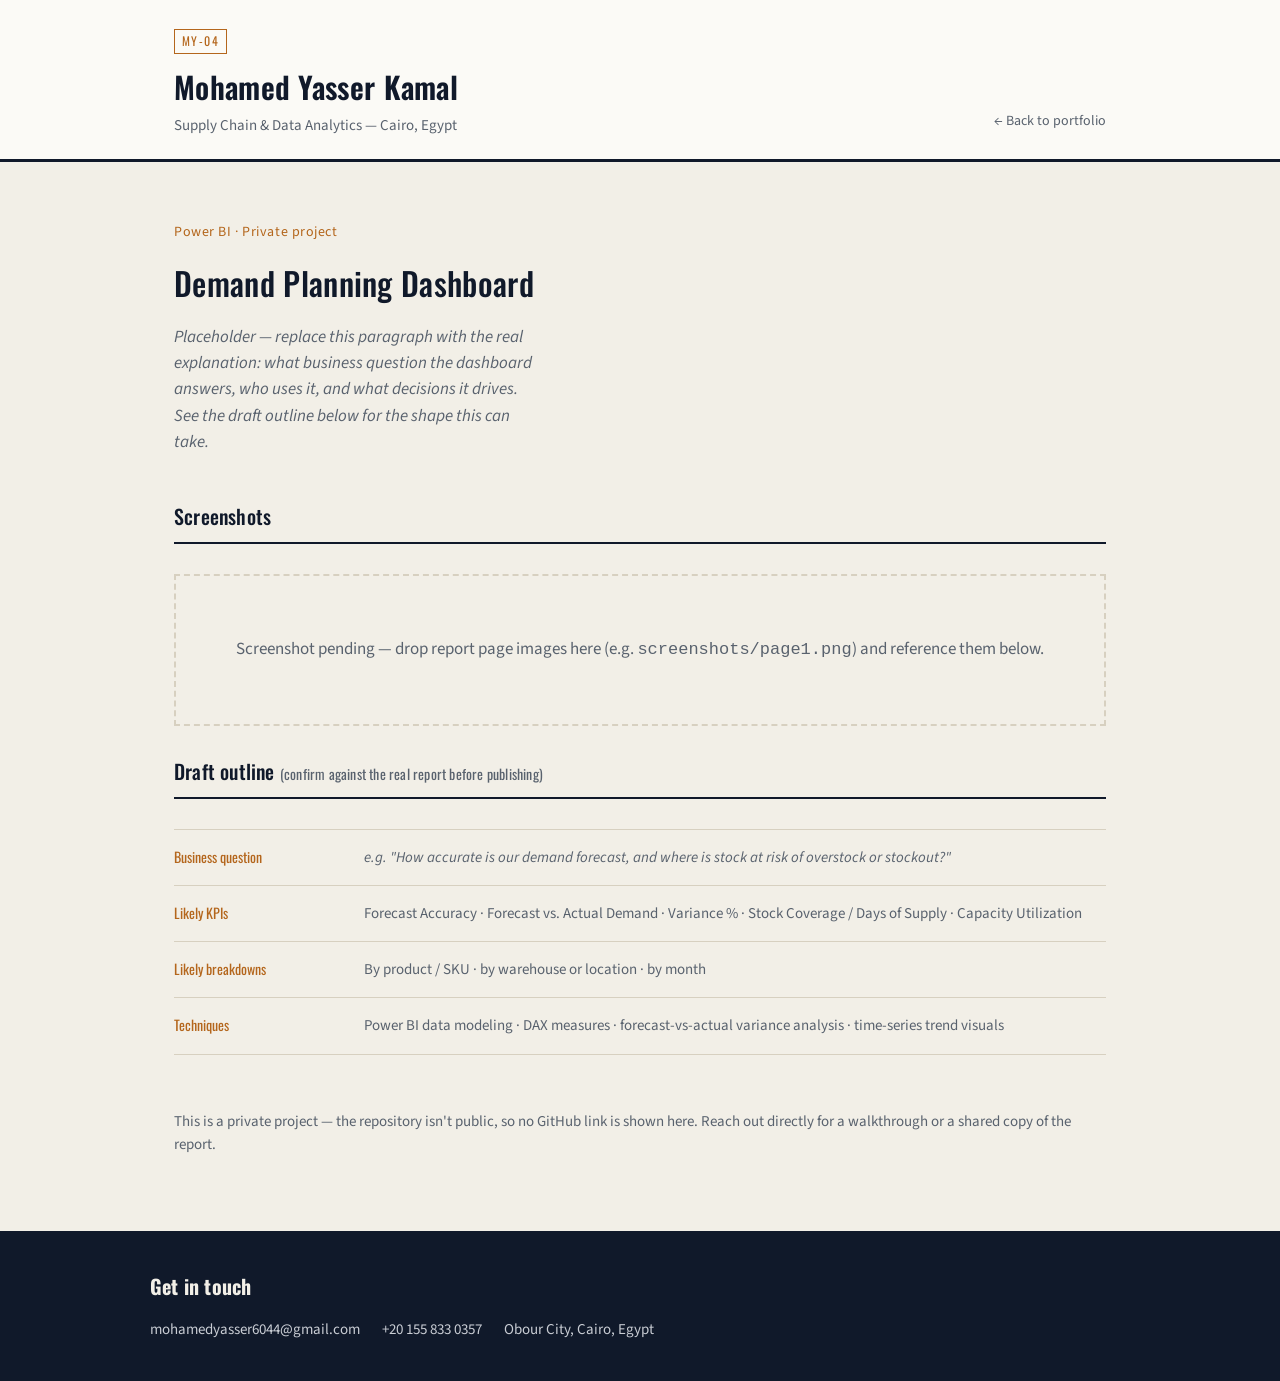
==== projects/demand-planning/index.html @ dcd7a33a "Add dedicated demand planning project page (private repo, no GH link, placeholders for screenshot/de" ====
<!DOCTYPE html>
<html lang="en">
<head>
<meta charset="UTF-8">
<meta name="viewport" content="width=device-width, initial-scale=1.0">
<title>Demand Planning Dashboard — Mohamed Yasser Kamal</title>
<link rel="stylesheet" href="../../styles.css">
</head>
<body>

<header class="masthead">
  <div class="masthead-inner">
    <div class="id-block">
      <span class="id-code">MY-04</span>
      <h1>Mohamed Yasser Kamal</h1>
      <p class="role">Supply Chain &amp; Data Analytics — Cairo, Egypt</p>
    </div>
    <nav class="manifest">
      <a href="../../index.html">← Back to portfolio</a>
    </nav>
  </div>
</header>

<main>

  <section class="hero" style="padding-bottom: 10px;">
    <span class="build-tag" style="font-size:14px; margin-bottom:14px; display:inline-block;">Power BI · Private project</span>
    <h2 style="font-size:32px; font-weight:500; max-width: 32ch;">Demand Planning Dashboard</h2>
    <p class="hero-body" style="margin-top: 16px;">
      <em>Placeholder — replace this paragraph with the real explanation: what business question
      the dashboard answers, who uses it, and what decisions it drives. See the draft outline
      below for the shape this can take.</em>
    </p>
  </section>

  <section class="ledger" style="padding-top: 10px;">
    <h3 class="section-label">Screenshots</h3>
    <div style="border: 2px dashed var(--line); padding: 60px 20px; text-align: center; color: var(--slate); margin-bottom: 10px;">
      Screenshot pending — drop report page images here (e.g. <code>screenshots/page1.png</code>)
      and reference them below.
    </div>
    <!-- Once you have images, replace the box above with something like:
    <img src="screenshots/page1.png" alt="Demand Planning — overview page" style="width:100%; border:1px solid var(--line); margin-bottom: 24px;">
    -->
  </section>

  <section class="builds" style="padding-top: 10px;">
    <h3 class="section-label">Draft outline <span style="font-size: 14px; color: var(--slate); font-weight: 400;">(confirm against the real report before publishing)</span></h3>
    <div class="stock-grid" style="border-top: 1px solid var(--line);">
      <div class="stock-row">
        <span class="stock-label">Business question</span>
        <span class="stock-items"><em>e.g. "How accurate is our demand forecast, and where is stock at risk of overstock or stockout?"</em></span>
      </div>
      <div class="stock-row">
        <span class="stock-label">Likely KPIs</span>
        <span class="stock-items">Forecast Accuracy · Forecast vs. Actual Demand · Variance % · Stock Coverage / Days of Supply · Capacity Utilization</span>
      </div>
      <div class="stock-row">
        <span class="stock-label">Likely breakdowns</span>
        <span class="stock-items">By product / SKU · by warehouse or location · by month</span>
      </div>
      <div class="stock-row">
        <span class="stock-label">Techniques</span>
        <span class="stock-items">Power BI data modeling · DAX measures · forecast-vs-actual variance analysis · time-series trend visuals</span>
      </div>
    </div>
  </section>

  <section class="stock" style="padding-top: 30px;">
    <p style="color: var(--slate); font-size: 15px;">
      This is a private project — the repository isn't public, so no GitHub link is shown here.
      Reach out directly for a walkthrough or a shared copy of the report.
    </p>
  </section>

</main>

<footer id="contact" class="contact">
  <div class="contact-inner">
    <h3>Get in touch</h3>
    <div class="contact-lines">
      <a href="mailto:mohamedyasser6044@gmail.com">mohamedyasser6044@gmail.com</a>
      <a href="tel:+201558330357">+20 155 833 0357</a>
      <span>Obour City, Cairo, Egypt</span>
    </div>
  </div>
</footer>

</body>
</html>
---- styles.css ----
@import url('https://fonts.googleapis.com/css2?family=Oswald:wght@400;500;600&family=Source+Sans+3:wght@400;500;600&display=swap');

:root {
  --ink: #10192A;
  --paper: #F2EFE7;
  --paper-raised: #FBFAF6;
  --amber: #D9822B;
  --amber-deep: #B4661C;
  --slate: #59626E;
  --line: #D7D0C0;
  --good: #3F7355;
}

* { box-sizing: border-box; }

html { scroll-behavior: smooth; }

body {
  margin: 0;
  background: var(--paper);
  color: var(--ink);
  font-family: 'Source Sans 3', system-ui, sans-serif;
  font-size: 17px;
  line-height: 1.55;
}

h1, h2, h3, h4 {
  font-family: 'Oswald', 'Source Sans 3', system-ui, sans-serif;
  letter-spacing: 0.01em;
  margin: 0;
  color: var(--ink);
}

a { color: inherit; text-decoration: none; }

/* ---------- Masthead ---------- */

.masthead {
  border-bottom: 3px solid var(--ink);
  background: var(--paper-raised);
}

.masthead-inner {
  max-width: 980px;
  margin: 0 auto;
  padding: 28px 24px 22px;
  display: flex;
  justify-content: space-between;
  align-items: flex-end;
  flex-wrap: wrap;
  gap: 16px;
}

.id-code {
  display: inline-block;
  font-family: 'Oswald', sans-serif;
  font-size: 12px;
  letter-spacing: 0.12em;
  color: var(--amber-deep);
  border: 1px solid var(--amber-deep);
  padding: 2px 7px;
  margin-bottom: 10px;
}

.id-block h1 {
  font-size: 30px;
  font-weight: 600;
}

.role {
  margin: 4px 0 0;
  color: var(--slate);
  font-size: 15px;
}

.manifest {
  display: flex;
  gap: 22px;
  font-size: 14px;
  padding-bottom: 4px;
}

.manifest a { color: var(--slate); border-bottom: 1px solid transparent; }
.manifest a:hover { color: var(--ink); border-bottom-color: var(--amber); }

/* ---------- Hero ---------- */

.hero { max-width: 980px; margin: 0 auto; padding: 56px 24px 40px; }

.hero-grid {
  display: grid;
  grid-template-columns: 1.5fr 1fr;
  gap: 44px;
  align-items: start;
}

.hero-kicker {
  font-family: 'Oswald', sans-serif;
  color: var(--amber-deep);
  font-size: 15px;
  margin: 0 0 10px;
}

.hero-lead h2 {
  font-size: 34px;
  font-weight: 500;
  line-height: 1.28;
  max-width: 30ch;
  margin-bottom: 18px;
}

.hero-body {
  color: var(--slate);
  max-width: 46ch;
  margin: 0 0 26px;
}

.hero-actions { display: flex; gap: 12px; flex-wrap: wrap; }

.btn-primary, .btn-ghost {
  display: inline-block;
  font-size: 15px;
  font-weight: 500;
  padding: 11px 18px;
  border: 1px solid var(--ink);
}

.btn-primary { background: var(--ink); color: var(--paper-raised); }
.btn-primary:hover { background: var(--amber-deep); border-color: var(--amber-deep); }

.btn-ghost { background: transparent; color: var(--ink); }
.btn-ghost:hover { border-color: var(--amber-deep); color: var(--amber-deep); }

.hero-manifest-card {
  background: var(--paper-raised);
  border: 1px solid var(--line);
  border-top: 3px solid var(--amber);
  padding: 18px 20px;
}

.manifest-row {
  display: flex;
  justify-content: space-between;
  gap: 12px;
  padding: 10px 0;
  border-bottom: 1px solid var(--line);
  font-size: 14px;
}

.manifest-row:last-child { border-bottom: none; }

.manifest-row span { color: var(--slate); }
.manifest-row strong { text-align: right; font-weight: 500; }

/* ---------- Section label ---------- */

.section-label {
  font-size: 20px;
  font-weight: 500;
  padding-bottom: 10px;
  border-bottom: 2px solid var(--ink);
  margin-bottom: 30px;
}

/* ---------- Ledger (experience timeline) ---------- */

.ledger { max-width: 980px; margin: 0 auto; padding: 30px 24px 10px; }

.entries { list-style: none; margin: 0; padding: 0; }

.entry {
  display: grid;
  grid-template-columns: 130px 1fr;
  gap: 24px;
  padding: 22px 0;
  border-top: 1px solid var(--line);
}

.entry:first-child { border-top: none; }

.entry-date {
  display: flex;
  flex-direction: column;
  font-family: 'Oswald', sans-serif;
  font-size: 14px;
  color: var(--slate);
  padding-top: 3px;
}

.entry-date .ongoing { color: var(--good); font-weight: 500; }

.entry-body h4 { font-size: 18px; font-weight: 500; margin-bottom: 10px; }
.entry-body ul { margin: 0; padding-left: 20px; color: var(--slate); }
.entry-body li { margin-bottom: 6px; }

/* ---------- Projects ---------- */

.builds { max-width: 980px; margin: 0 auto; padding: 46px 24px 10px; }

.build-cards {
  display: grid;
  grid-template-columns: 1fr 1fr;
  gap: 18px;
}

.build-card {
  display: block;
  border: 1px solid var(--line);
  padding: 22px 22px 20px;
  background: var(--paper-raised);
  transition: border-color 0.15s ease;
}

.build-card:hover { border-color: var(--amber); }

.build-tag {
  display: block;
  font-size: 12px;
  letter-spacing: 0.04em;
  color: var(--amber-deep);
  margin-bottom: 10px;
}

.build-card h4 { font-size: 19px; font-weight: 500; margin-bottom: 10px; }
.build-card p { color: var(--slate); font-size: 15px; margin: 0 0 16px; }
.build-link { font-size: 14px; font-weight: 600; }

/* ---------- Skills ---------- */

.stock { max-width: 980px; margin: 0 auto; padding: 46px 24px 60px; }

.stock-grid { border-top: 1px solid var(--line); }

.stock-row {
  display: grid;
  grid-template-columns: 170px 1fr;
  gap: 20px;
  padding: 16px 0;
  border-bottom: 1px solid var(--line);
}

.stock-label {
  font-family: 'Oswald', sans-serif;
  font-size: 14px;
  color: var(--amber-deep);
}

.stock-items { color: var(--slate); font-size: 15px; }

/* ---------- Contact / footer ---------- */

.contact {
  background: var(--ink);
  color: var(--paper);
  padding: 40px 24px;
}

.contact-inner { max-width: 980px; margin: 0 auto; }

.contact h3 { color: var(--paper); font-size: 20px; margin-bottom: 16px; }

.contact-lines {
  display: flex;
  gap: 22px;
  flex-wrap: wrap;
  font-size: 15px;
  color: #C9CDD4;
}

.contact-lines a:hover { color: var(--amber); }

/* ---------- Responsive ---------- */

@media (max-width: 720px) {
  .hero-grid { grid-template-columns: 1fr; }
  .entry { grid-template-columns: 1fr; gap: 6px; }
  .build-cards { grid-template-columns: 1fr; }
  .stock-row { grid-template-columns: 1fr; gap: 4px; }
  .hero-lead h2 { font-size: 28px; }
}
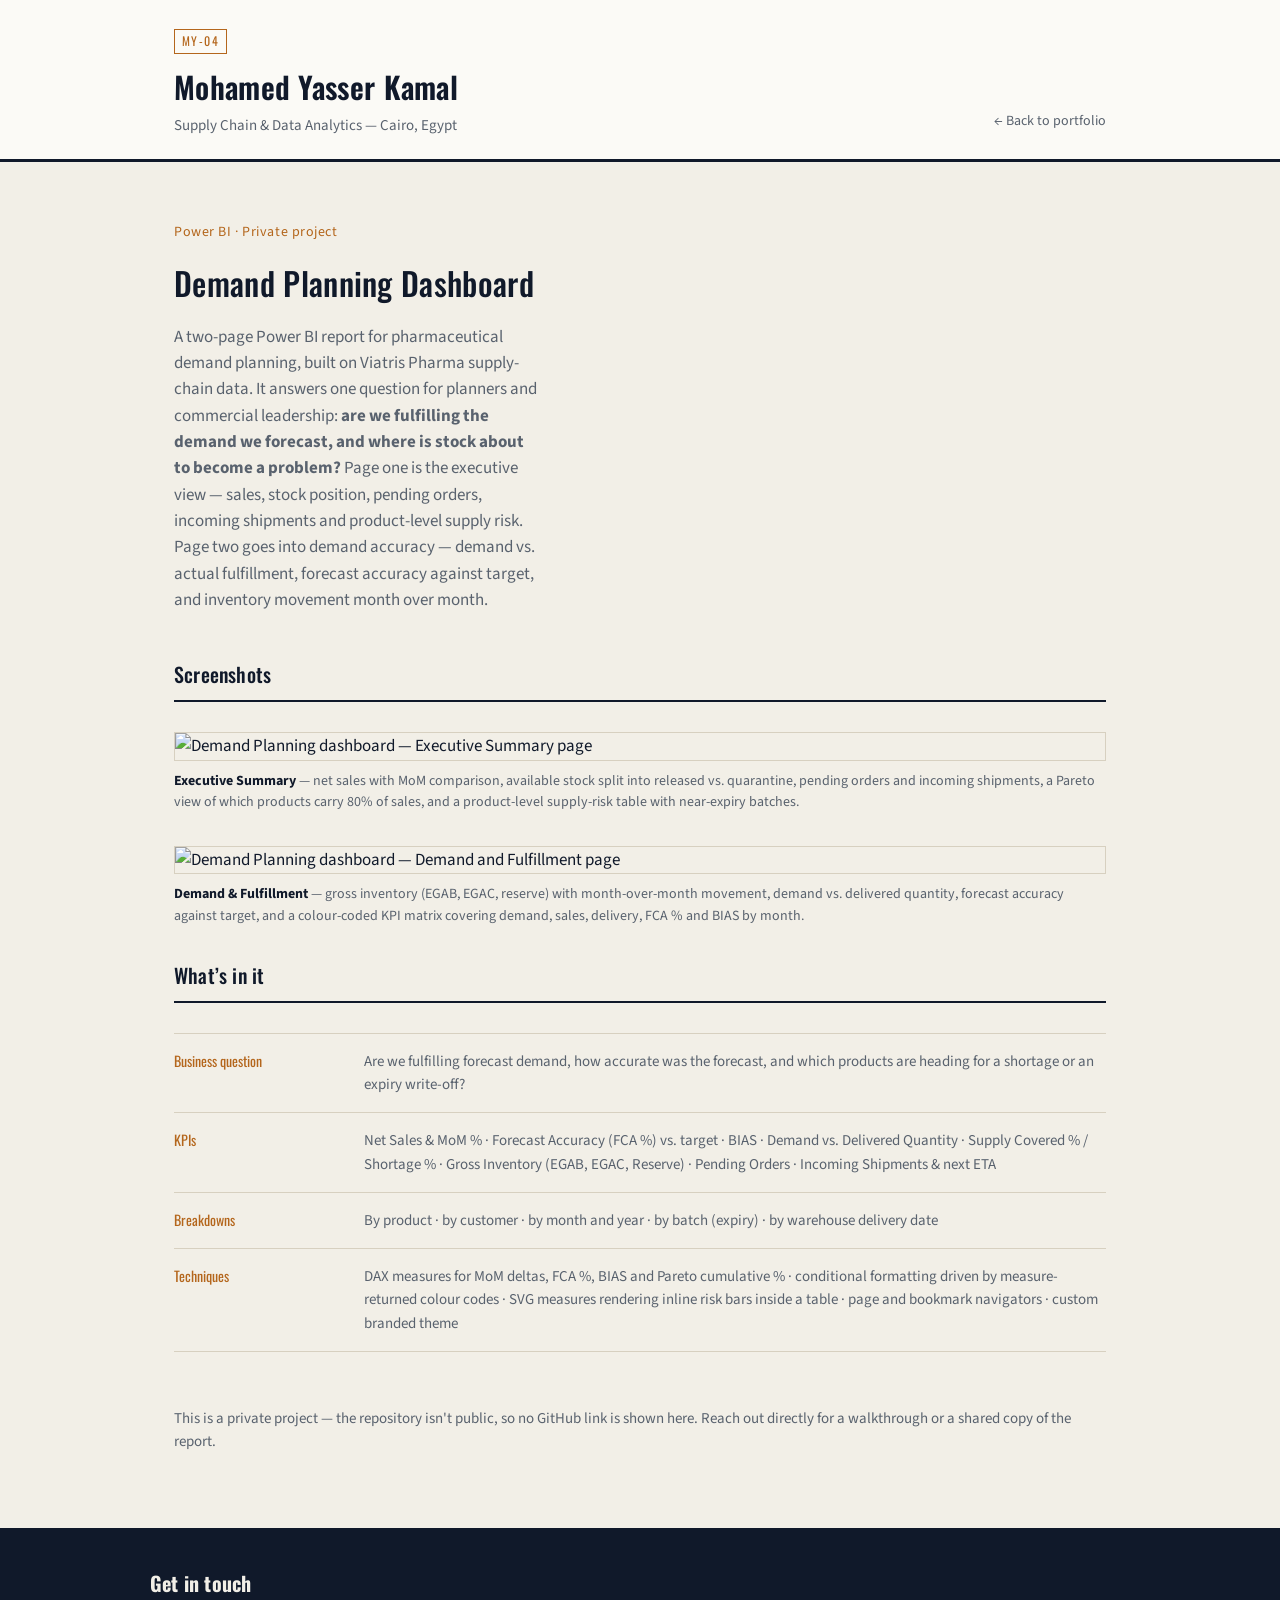
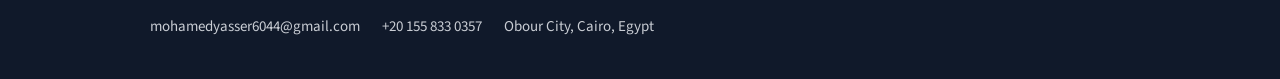
==== commit 3d236bd0: "Fill in real demand planning project content Replaced the placeholder description and draft outline " ====
--- a/projects/demand-planning/index.html
+++ b/projects/demand-planning/index.html
@@ -27,41 +27,66 @@
     <span class="build-tag" style="font-size:14px; margin-bottom:14px; display:inline-block;">Power BI · Private project</span>
     <h2 style="font-size:32px; font-weight:500; max-width: 32ch;">Demand Planning Dashboard</h2>
     <p class="hero-body" style="margin-top: 16px;">
-      <em>Placeholder — replace this paragraph with the real explanation: what business question
-      the dashboard answers, who uses it, and what decisions it drives. See the draft outline
-      below for the shape this can take.</em>
+      A two-page Power BI report for pharmaceutical demand planning, built on Viatris Pharma
+      supply-chain data. It answers one question for planners and commercial leadership:
+      <strong>are we fulfilling the demand we forecast, and where is stock about to become a
+      problem?</strong> Page one is the executive view — sales, stock position, pending orders,
+      incoming shipments and product-level supply risk. Page two goes into demand accuracy —
+      demand vs. actual fulfillment, forecast accuracy against target, and inventory movement
+      month over month.
     </p>
   </section>
 
   <section class="ledger" style="padding-top: 10px;">
     <h3 class="section-label">Screenshots</h3>
-    <div style="border: 2px dashed var(--line); padding: 60px 20px; text-align: center; color: var(--slate); margin-bottom: 10px;">
-      Screenshot pending — drop report page images here (e.g. <code>screenshots/page1.png</code>)
-      and reference them below.
-    </div>
-    <!-- Once you have images, replace the box above with something like:
-    <img src="screenshots/page1.png" alt="Demand Planning — overview page" style="width:100%; border:1px solid var(--line); margin-bottom: 24px;">
-    -->
+
+    <figure style="margin: 0 0 32px;">
+      <img src="screenshots/executive-summary.png" alt="Demand Planning dashboard — Executive Summary page"
+           style="width:100%; border:1px solid var(--line); display:block;">
+      <figcaption style="color: var(--slate); font-size: 14px; margin-top: 10px;">
+        <strong style="color: var(--ink);">Executive Summary</strong> — net sales with MoM comparison,
+        available stock split into released vs. quarantine, pending orders and incoming shipments,
+        a Pareto view of which products carry 80% of sales, and a product-level supply-risk table
+        with near-expiry batches.
+      </figcaption>
+    </figure>
+
+    <figure style="margin: 0 0 12px;">
+      <img src="screenshots/demand-fulfillment.png" alt="Demand Planning dashboard — Demand and Fulfillment page"
+           style="width:100%; border:1px solid var(--line); display:block;">
+      <figcaption style="color: var(--slate); font-size: 14px; margin-top: 10px;">
+        <strong style="color: var(--ink);">Demand &amp; Fulfillment</strong> — gross inventory
+        (EGAB, EGAC, reserve) with month-over-month movement, demand vs. delivered quantity,
+        forecast accuracy against target, and a colour-coded KPI matrix covering demand, sales,
+        delivery, FCA % and BIAS by month.
+      </figcaption>
+    </figure>
   </section>
 
   <section class="builds" style="padding-top: 10px;">
-    <h3 class="section-label">Draft outline <span style="font-size: 14px; color: var(--slate); font-weight: 400;">(confirm against the real report before publishing)</span></h3>
+    <h3 class="section-label">What&rsquo;s in it</h3>
     <div class="stock-grid" style="border-top: 1px solid var(--line);">
       <div class="stock-row">
         <span class="stock-label">Business question</span>
-        <span class="stock-items"><em>e.g. "How accurate is our demand forecast, and where is stock at risk of overstock or stockout?"</em></span>
+        <span class="stock-items">Are we fulfilling forecast demand, how accurate was the forecast,
+          and which products are heading for a shortage or an expiry write-off?</span>
       </div>
       <div class="stock-row">
-        <span class="stock-label">Likely KPIs</span>
-        <span class="stock-items">Forecast Accuracy · Forecast vs. Actual Demand · Variance % · Stock Coverage / Days of Supply · Capacity Utilization</span>
+        <span class="stock-label">KPIs</span>
+        <span class="stock-items">Net Sales &amp; MoM % · Forecast Accuracy (FCA %) vs. target · BIAS ·
+          Demand vs. Delivered Quantity · Supply Covered % / Shortage % · Gross Inventory
+          (EGAB, EGAC, Reserve) · Pending Orders · Incoming Shipments &amp; next ETA</span>
       </div>
       <div class="stock-row">
-        <span class="stock-label">Likely breakdowns</span>
-        <span class="stock-items">By product / SKU · by warehouse or location · by month</span>
+        <span class="stock-label">Breakdowns</span>
+        <span class="stock-items">By product · by customer · by month and year · by batch (expiry) ·
+          by warehouse delivery date</span>
       </div>
       <div class="stock-row">
         <span class="stock-label">Techniques</span>
-        <span class="stock-items">Power BI data modeling · DAX measures · forecast-vs-actual variance analysis · time-series trend visuals</span>
+        <span class="stock-items">DAX measures for MoM deltas, FCA %, BIAS and Pareto cumulative % ·
+          conditional formatting driven by measure-returned colour codes · SVG measures rendering
+          inline risk bars inside a table · page and bookmark navigators · custom branded theme</span>
       </div>
     </div>
   </section>
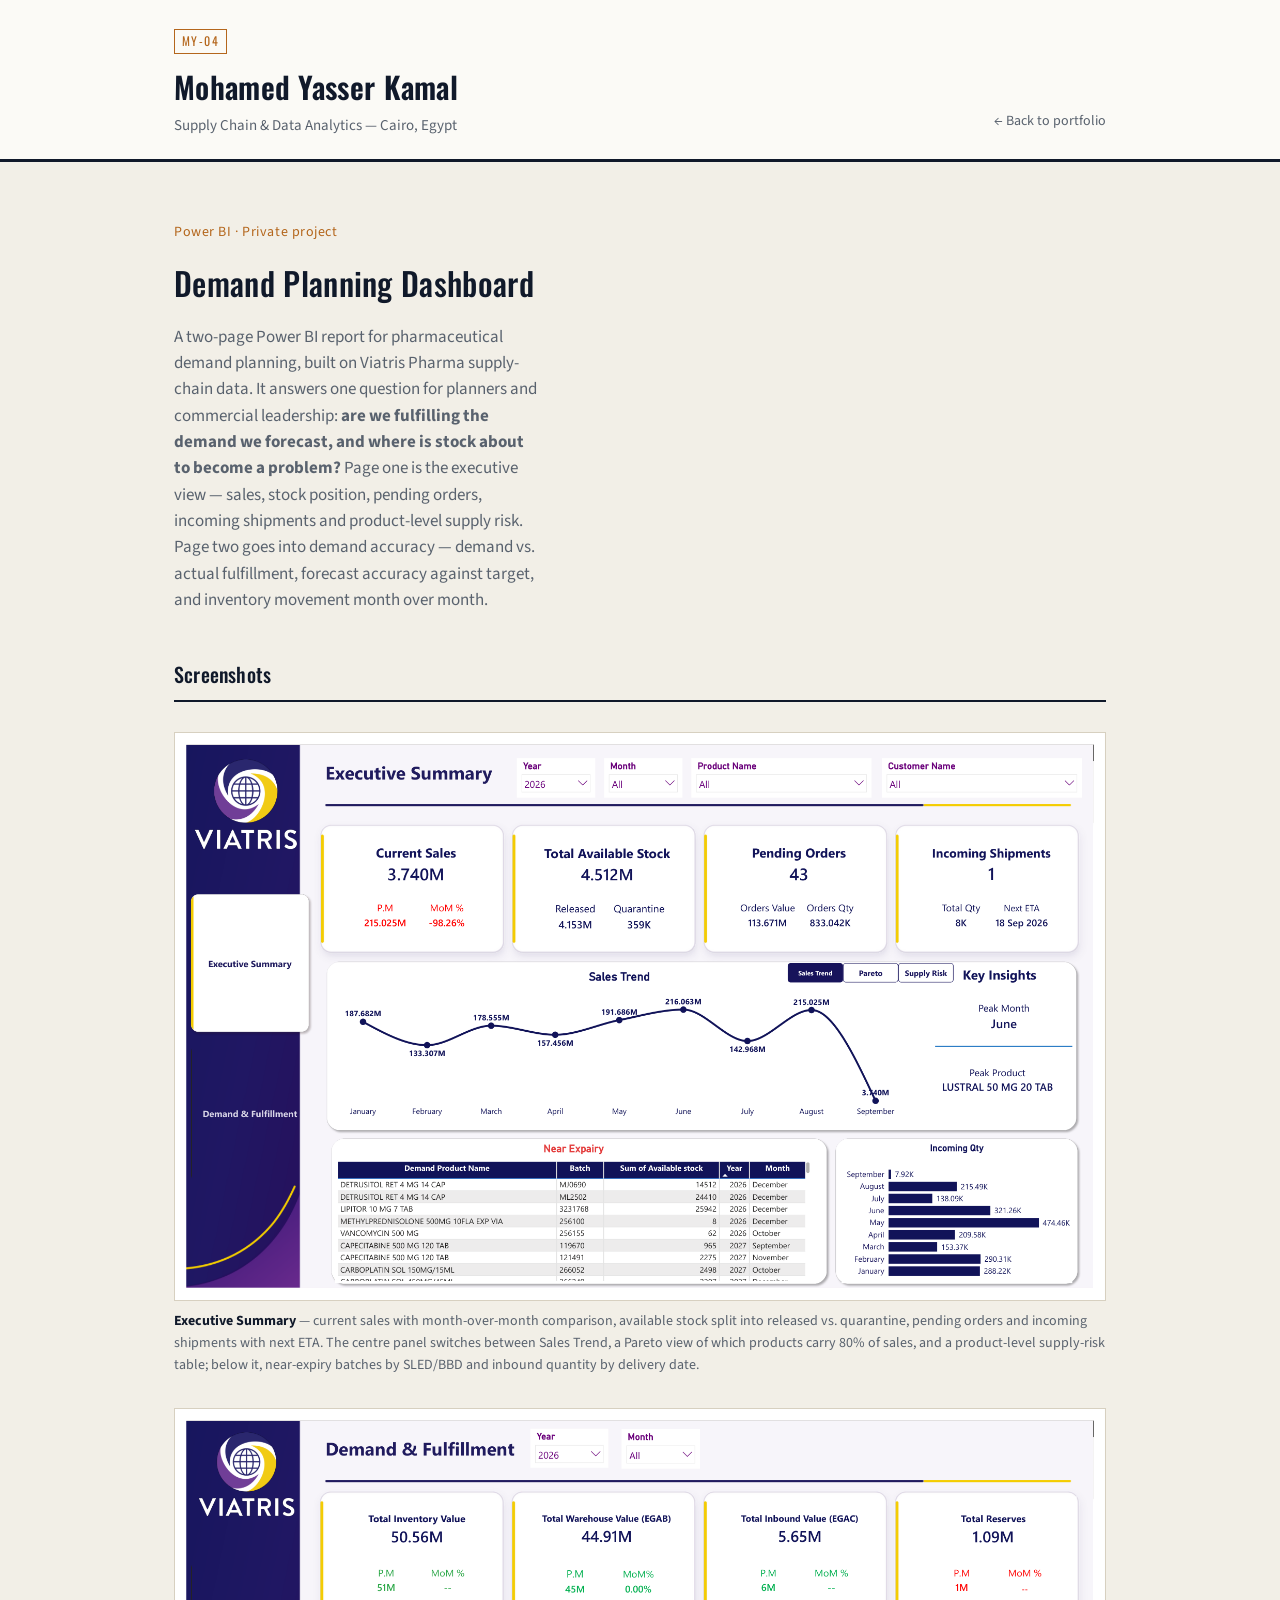
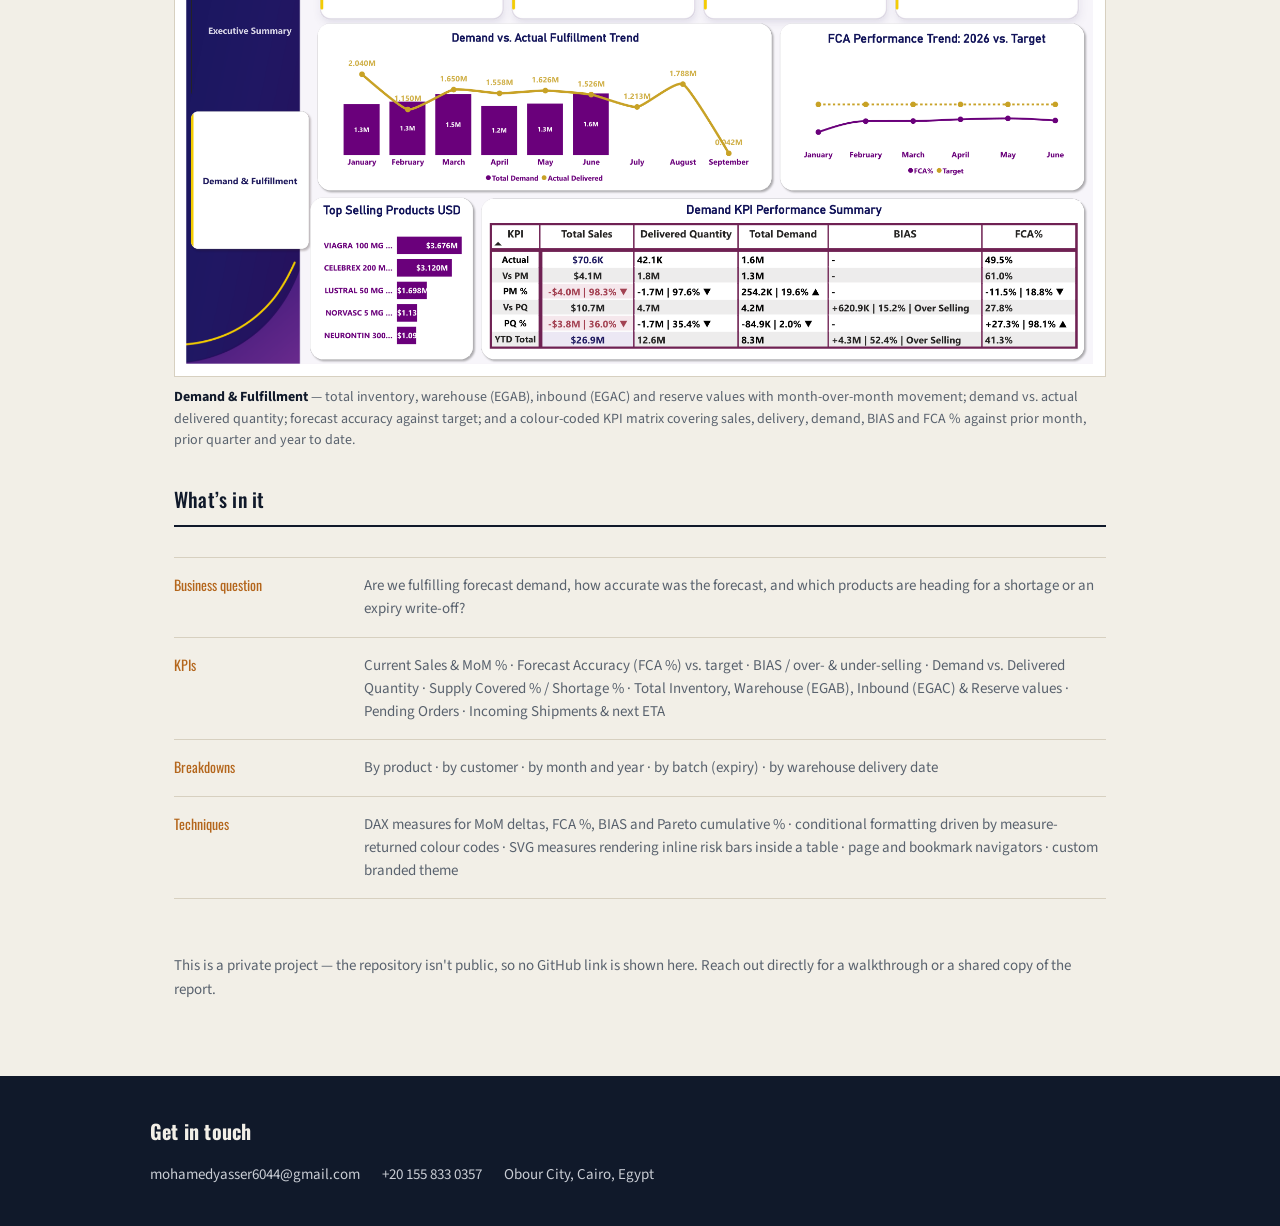
==== commit 837fc7a1: "Add demand planning screenshots to project page The demand planning repo is private, so the portfoli" ====
--- a/projects/demand-planning/index.html
+++ b/projects/demand-planning/index.html
@@ -44,10 +44,11 @@
       <img src="screenshots/executive-summary.png" alt="Demand Planning dashboard — Executive Summary page"
            style="width:100%; border:1px solid var(--line); display:block;">
       <figcaption style="color: var(--slate); font-size: 14px; margin-top: 10px;">
-        <strong style="color: var(--ink);">Executive Summary</strong> — net sales with MoM comparison,
-        available stock split into released vs. quarantine, pending orders and incoming shipments,
-        a Pareto view of which products carry 80% of sales, and a product-level supply-risk table
-        with near-expiry batches.
+        <strong style="color: var(--ink);">Executive Summary</strong> — current sales with
+        month-over-month comparison, available stock split into released vs. quarantine, pending
+        orders and incoming shipments with next ETA. The centre panel switches between Sales Trend,
+        a Pareto view of which products carry 80% of sales, and a product-level supply-risk table;
+        below it, near-expiry batches by SLED/BBD and inbound quantity by delivery date.
       </figcaption>
     </figure>
 
@@ -55,10 +56,11 @@
       <img src="screenshots/demand-fulfillment.png" alt="Demand Planning dashboard — Demand and Fulfillment page"
            style="width:100%; border:1px solid var(--line); display:block;">
       <figcaption style="color: var(--slate); font-size: 14px; margin-top: 10px;">
-        <strong style="color: var(--ink);">Demand &amp; Fulfillment</strong> — gross inventory
-        (EGAB, EGAC, reserve) with month-over-month movement, demand vs. delivered quantity,
-        forecast accuracy against target, and a colour-coded KPI matrix covering demand, sales,
-        delivery, FCA % and BIAS by month.
+        <strong style="color: var(--ink);">Demand &amp; Fulfillment</strong> — total inventory,
+        warehouse (EGAB), inbound (EGAC) and reserve values with month-over-month movement;
+        demand vs. actual delivered quantity; forecast accuracy against target; and a colour-coded
+        KPI matrix covering sales, delivery, demand, BIAS and FCA % against prior month, prior
+        quarter and year to date.
       </figcaption>
     </figure>
   </section>
@@ -73,9 +75,10 @@
       </div>
       <div class="stock-row">
         <span class="stock-label">KPIs</span>
-        <span class="stock-items">Net Sales &amp; MoM % · Forecast Accuracy (FCA %) vs. target · BIAS ·
-          Demand vs. Delivered Quantity · Supply Covered % / Shortage % · Gross Inventory
-          (EGAB, EGAC, Reserve) · Pending Orders · Incoming Shipments &amp; next ETA</span>
+        <span class="stock-items">Current Sales &amp; MoM % · Forecast Accuracy (FCA %) vs. target ·
+          BIAS / over- &amp; under-selling · Demand vs. Delivered Quantity · Supply Covered % /
+          Shortage % · Total Inventory, Warehouse (EGAB), Inbound (EGAC) &amp; Reserve values ·
+          Pending Orders · Incoming Shipments &amp; next ETA</span>
       </div>
       <div class="stock-row">
         <span class="stock-label">Breakdowns</span>
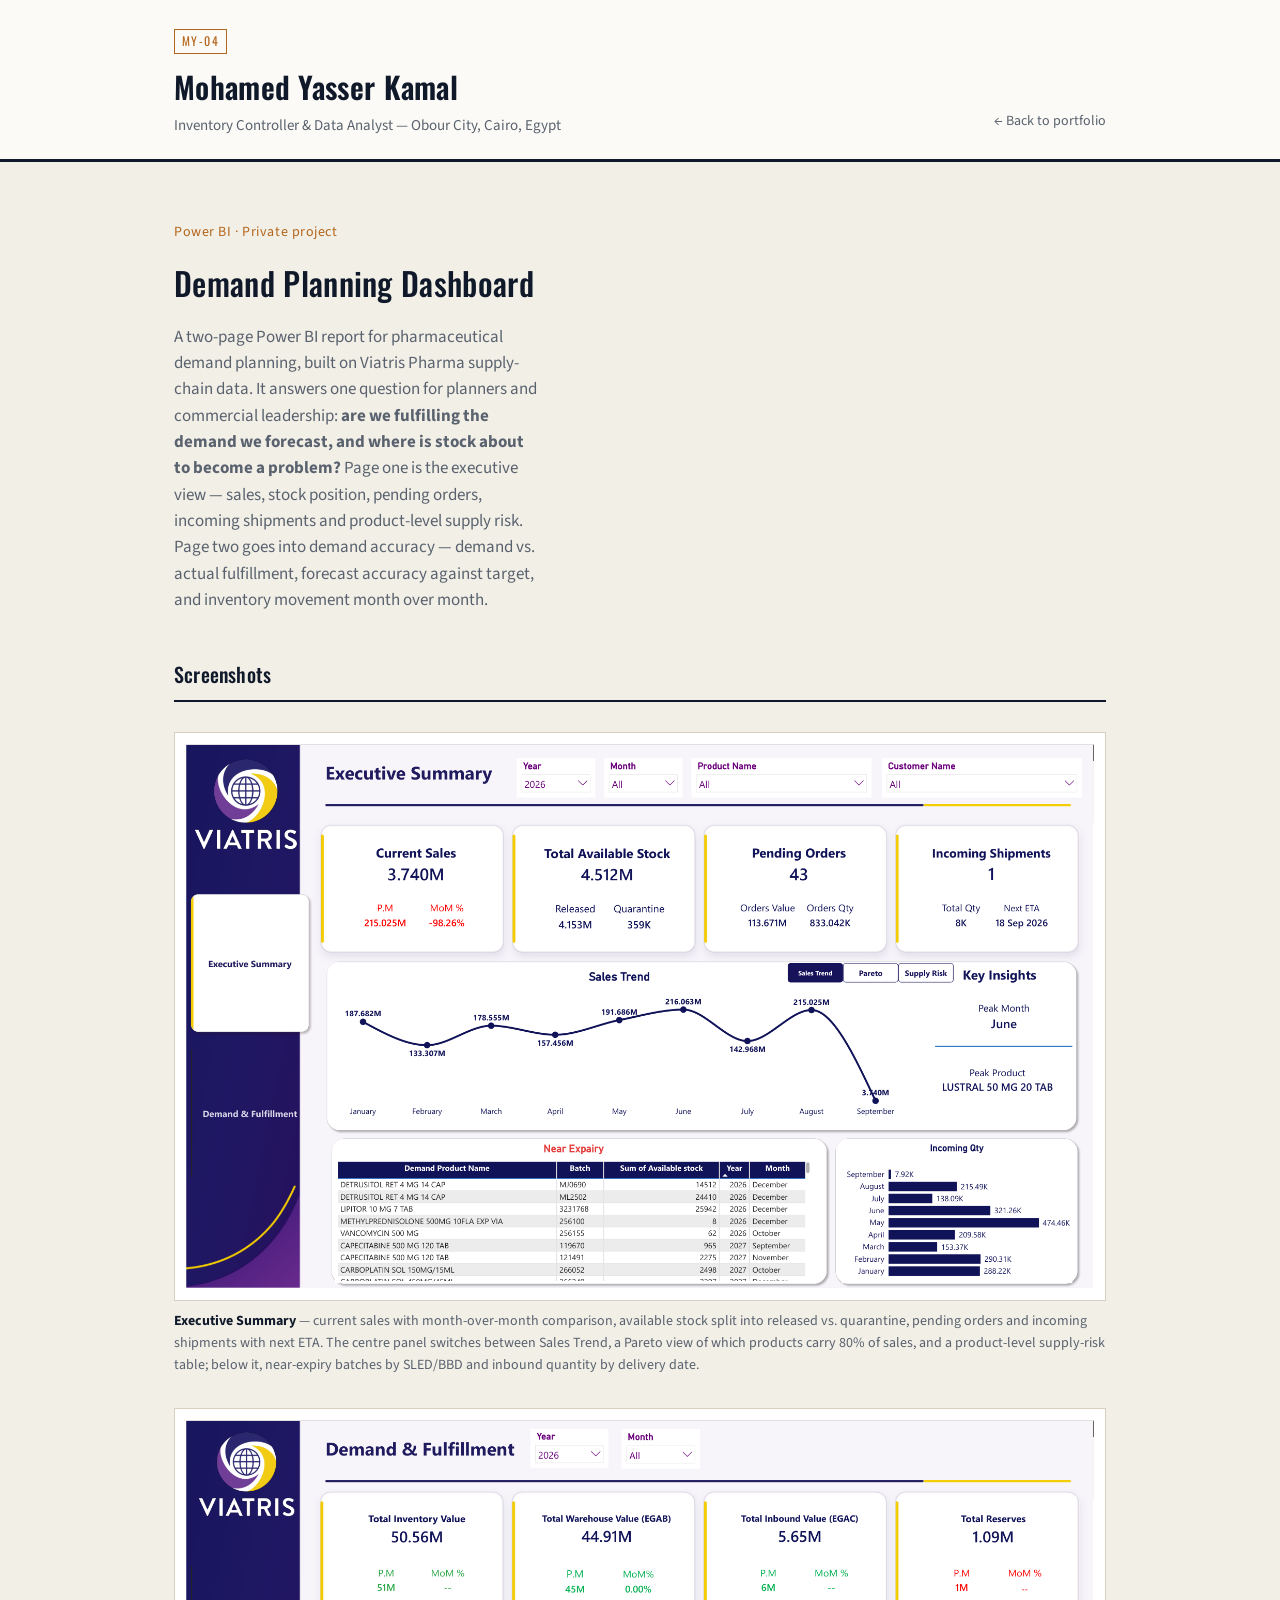
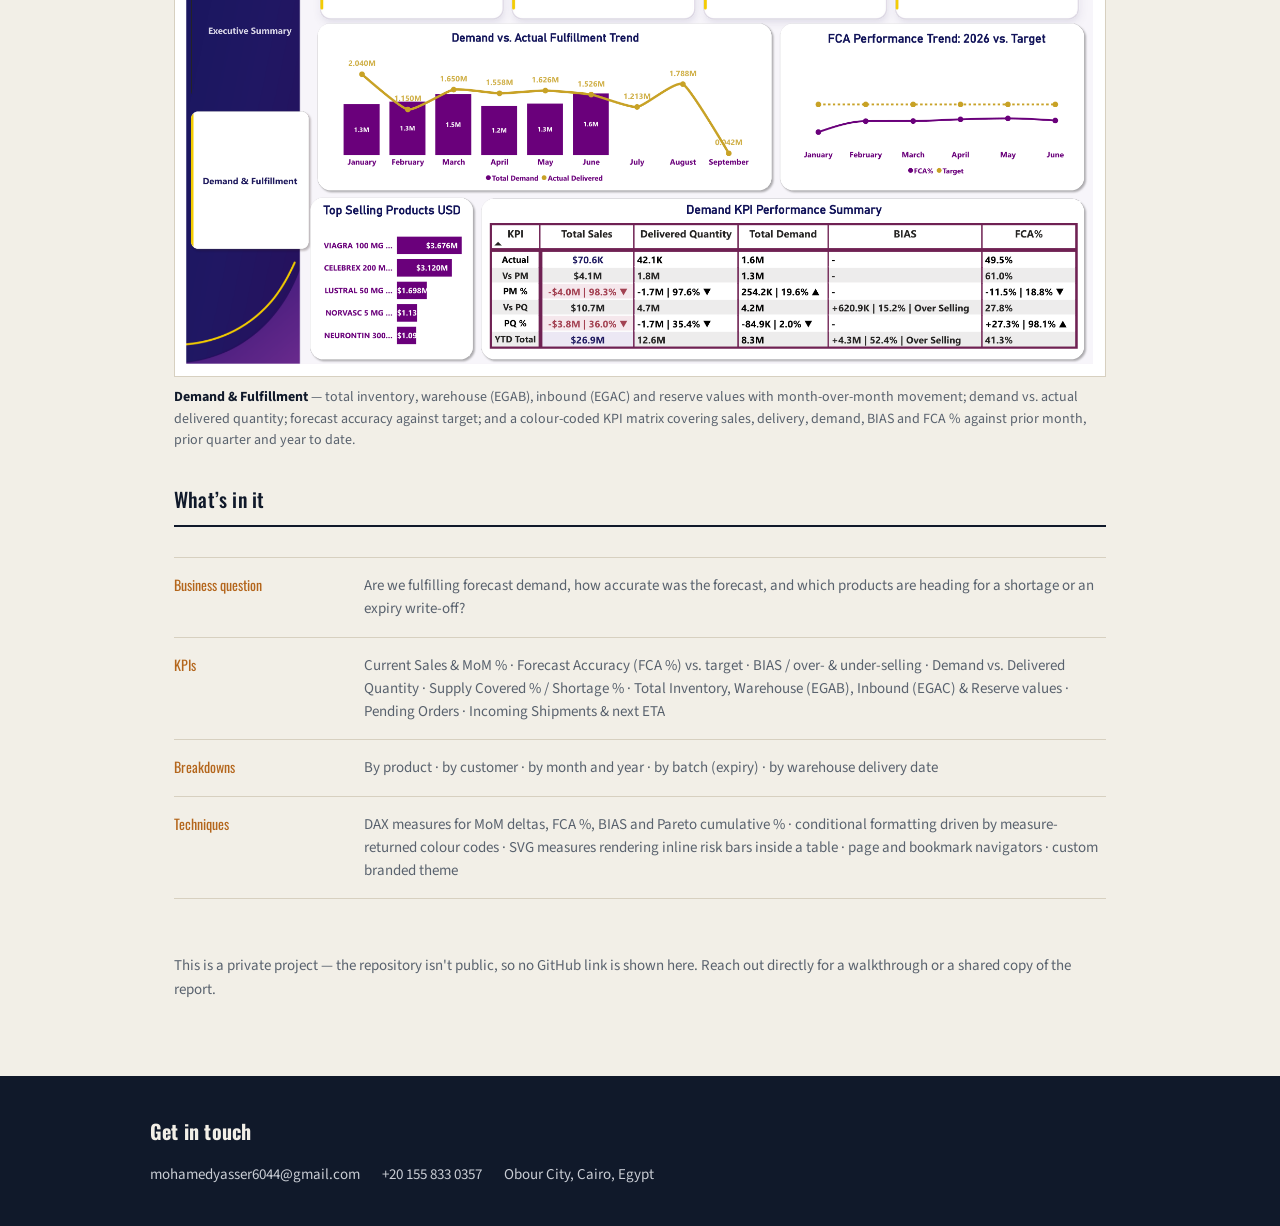
==== commit c12336ba: "Match title and role to CV CV headline is 'Inventory Controller & Data Analyst'; the site said 'Supp" ====
--- a/projects/demand-planning/index.html
+++ b/projects/demand-planning/index.html
@@ -13,7 +13,7 @@
     <div class="id-block">
       <span class="id-code">MY-04</span>
       <h1>Mohamed Yasser Kamal</h1>
-      <p class="role">Supply Chain &amp; Data Analytics — Cairo, Egypt</p>
+      <p class="role">Inventory Controller &amp; Data Analyst — Obour City, Cairo, Egypt</p>
     </div>
     <nav class="manifest">
       <a href="../../index.html">← Back to portfolio</a>
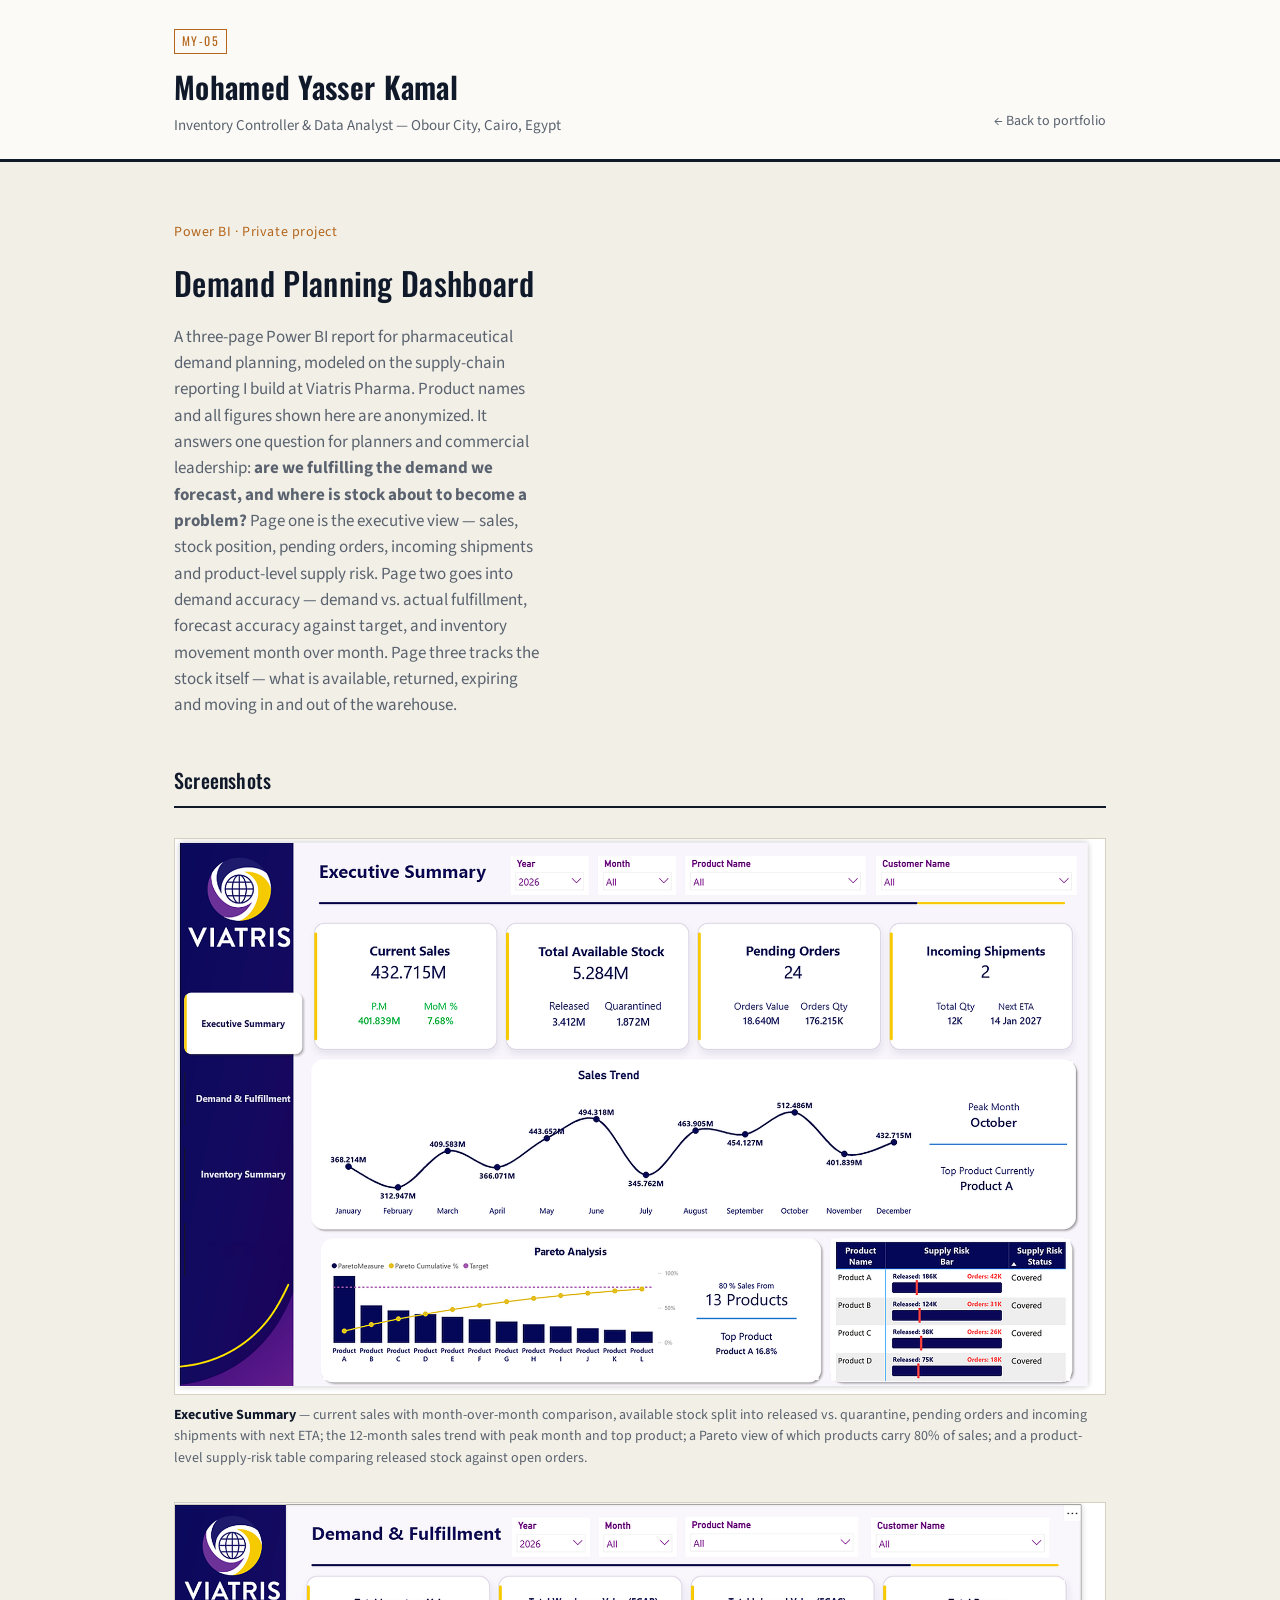
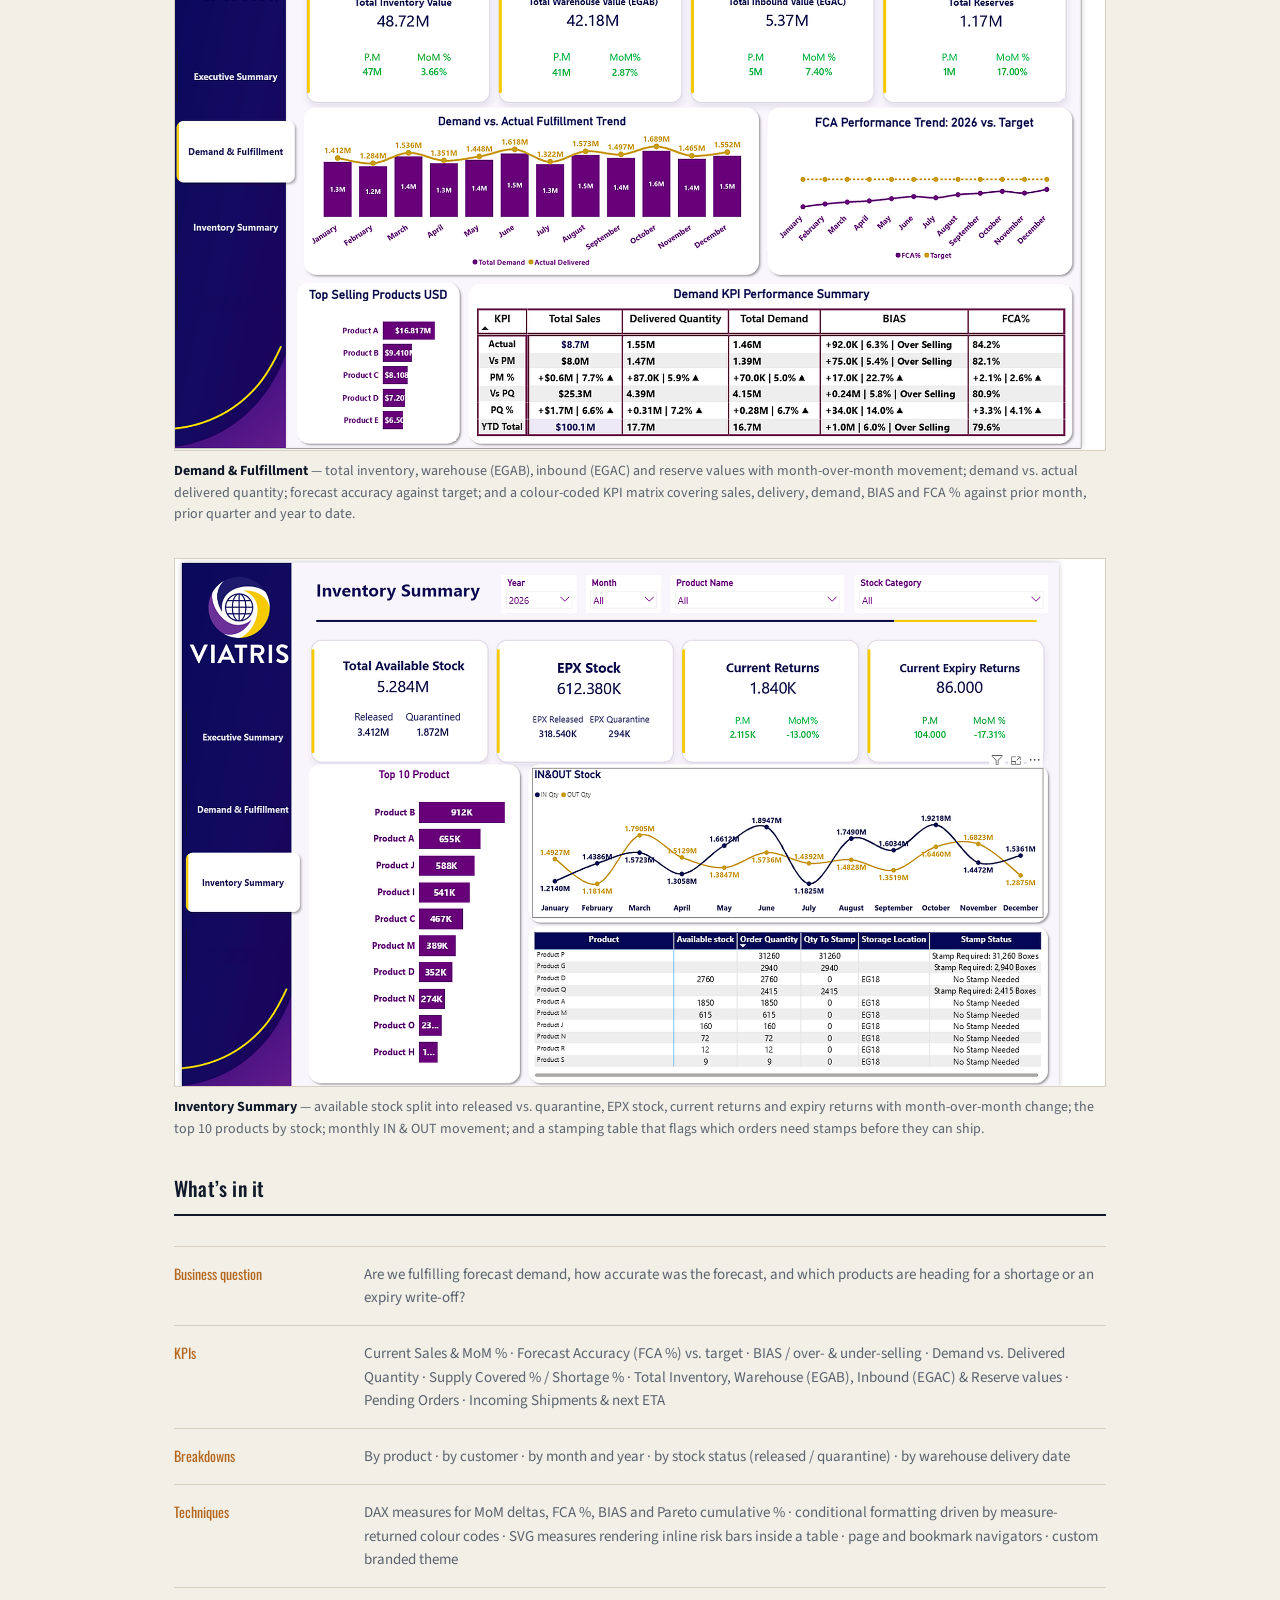
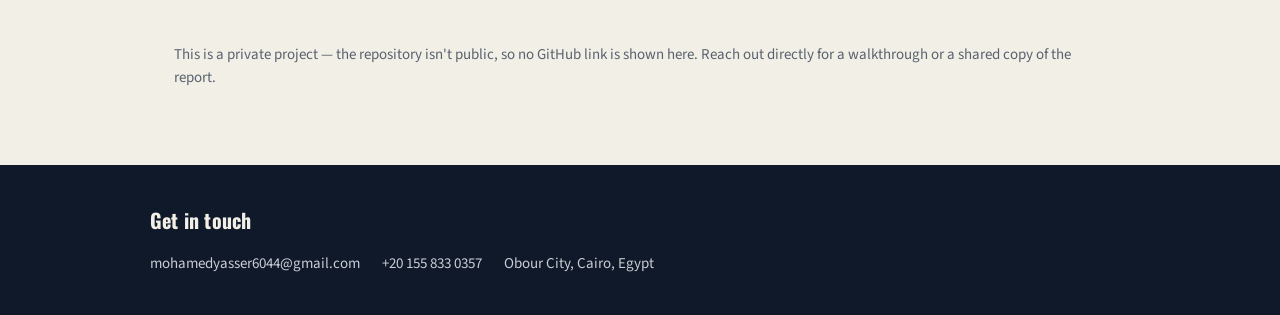
==== commit 2e001d09: "Add Pfizer and Vodafone projects, CV updates, anonymized Demand Planning screenshots - New project c" ====
--- a/projects/demand-planning/index.html
+++ b/projects/demand-planning/index.html
@@ -11,7 +11,7 @@
 <header class="masthead">
   <div class="masthead-inner">
     <div class="id-block">
-      <span class="id-code">MY-04</span>
+      <span class="id-code">MY-05</span>
       <h1>Mohamed Yasser Kamal</h1>
       <p class="role">Inventory Controller &amp; Data Analyst — Obour City, Cairo, Egypt</p>
     </div>
@@ -27,13 +27,15 @@
     <span class="build-tag" style="font-size:14px; margin-bottom:14px; display:inline-block;">Power BI · Private project</span>
     <h2 style="font-size:32px; font-weight:500; max-width: 32ch;">Demand Planning Dashboard</h2>
     <p class="hero-body" style="margin-top: 16px;">
-      A two-page Power BI report for pharmaceutical demand planning, built on Viatris Pharma
-      supply-chain data. It answers one question for planners and commercial leadership:
+      A three-page Power BI report for pharmaceutical demand planning, modeled on the
+      supply-chain reporting I build at Viatris Pharma. Product names and all figures shown here
+      are anonymized. It answers one question for planners and commercial leadership:
       <strong>are we fulfilling the demand we forecast, and where is stock about to become a
       problem?</strong> Page one is the executive view — sales, stock position, pending orders,
       incoming shipments and product-level supply risk. Page two goes into demand accuracy —
       demand vs. actual fulfillment, forecast accuracy against target, and inventory movement
-      month over month.
+      month over month. Page three tracks the stock itself — what is available, returned, expiring
+      and moving in and out of the warehouse.
     </p>
   </section>
 
@@ -46,13 +48,13 @@
       <figcaption style="color: var(--slate); font-size: 14px; margin-top: 10px;">
         <strong style="color: var(--ink);">Executive Summary</strong> — current sales with
         month-over-month comparison, available stock split into released vs. quarantine, pending
-        orders and incoming shipments with next ETA. The centre panel switches between Sales Trend,
-        a Pareto view of which products carry 80% of sales, and a product-level supply-risk table;
-        below it, near-expiry batches by SLED/BBD and inbound quantity by delivery date.
+        orders and incoming shipments with next ETA; the 12-month sales trend with peak month and top
+        product; a Pareto view of which products carry 80% of sales; and a product-level supply-risk
+        table comparing released stock against open orders.
       </figcaption>
     </figure>
 
-    <figure style="margin: 0 0 12px;">
+    <figure style="margin: 0 0 32px;">
       <img src="screenshots/demand-fulfillment.png" alt="Demand Planning dashboard — Demand and Fulfillment page"
            style="width:100%; border:1px solid var(--line); display:block;">
       <figcaption style="color: var(--slate); font-size: 14px; margin-top: 10px;">
@@ -61,6 +63,16 @@
         demand vs. actual delivered quantity; forecast accuracy against target; and a colour-coded
         KPI matrix covering sales, delivery, demand, BIAS and FCA % against prior month, prior
         quarter and year to date.
+      </figcaption>
+    </figure>
+    <figure style="margin: 0 0 12px;">
+      <img src="screenshots/inventory-summary.png" alt="Demand Planning dashboard — Inventory Summary page"
+           style="width:100%; border:1px solid var(--line); display:block;">
+      <figcaption style="color: var(--slate); font-size: 14px; margin-top: 10px;">
+        <strong style="color: var(--ink);">Inventory Summary</strong> — available stock split into
+        released vs. quarantine, EPX stock, current returns and expiry returns with month-over-month
+        change; the top 10 products by stock; monthly IN &amp; OUT movement; and a stamping table that
+        flags which orders need stamps before they can ship.
       </figcaption>
     </figure>
   </section>
@@ -82,7 +94,7 @@
       </div>
       <div class="stock-row">
         <span class="stock-label">Breakdowns</span>
-        <span class="stock-items">By product · by customer · by month and year · by batch (expiry) ·
+        <span class="stock-items">By product · by customer · by month and year · by stock status (released / quarantine) ·
           by warehouse delivery date</span>
       </div>
       <div class="stock-row">
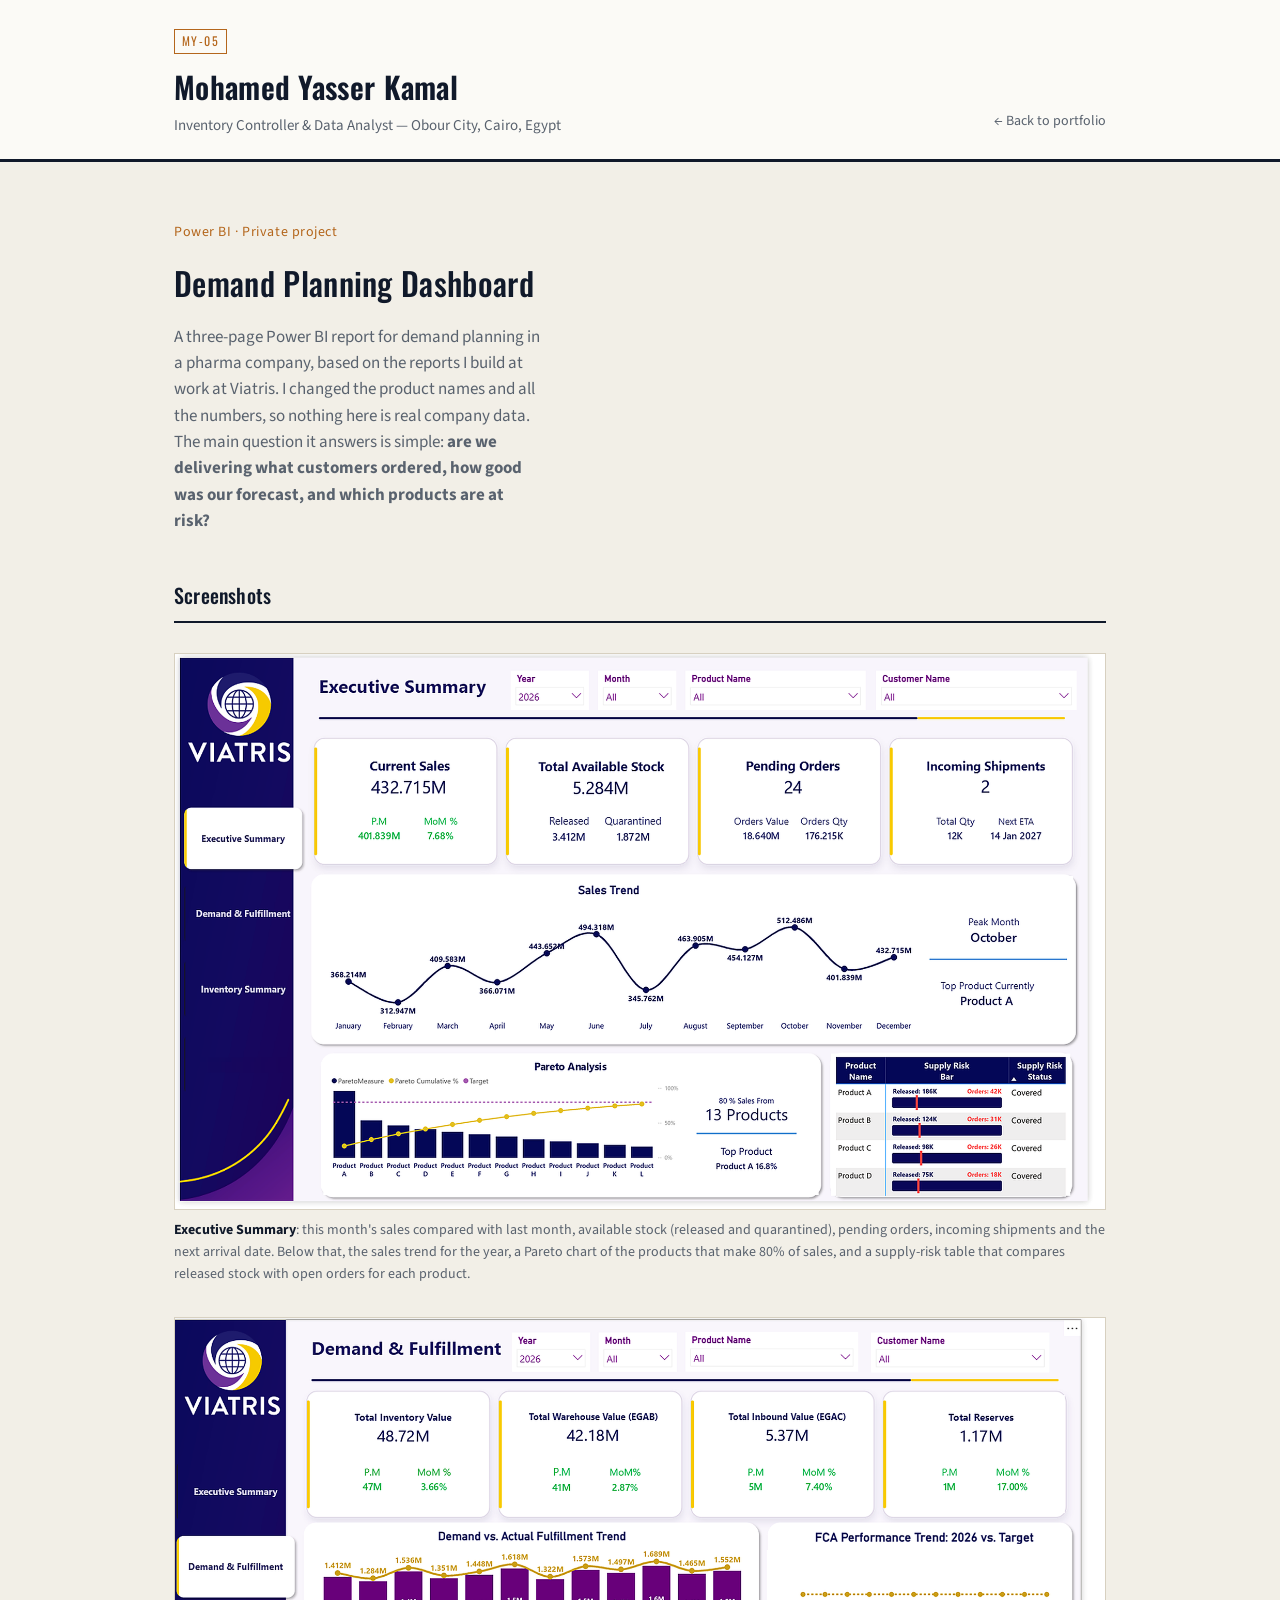
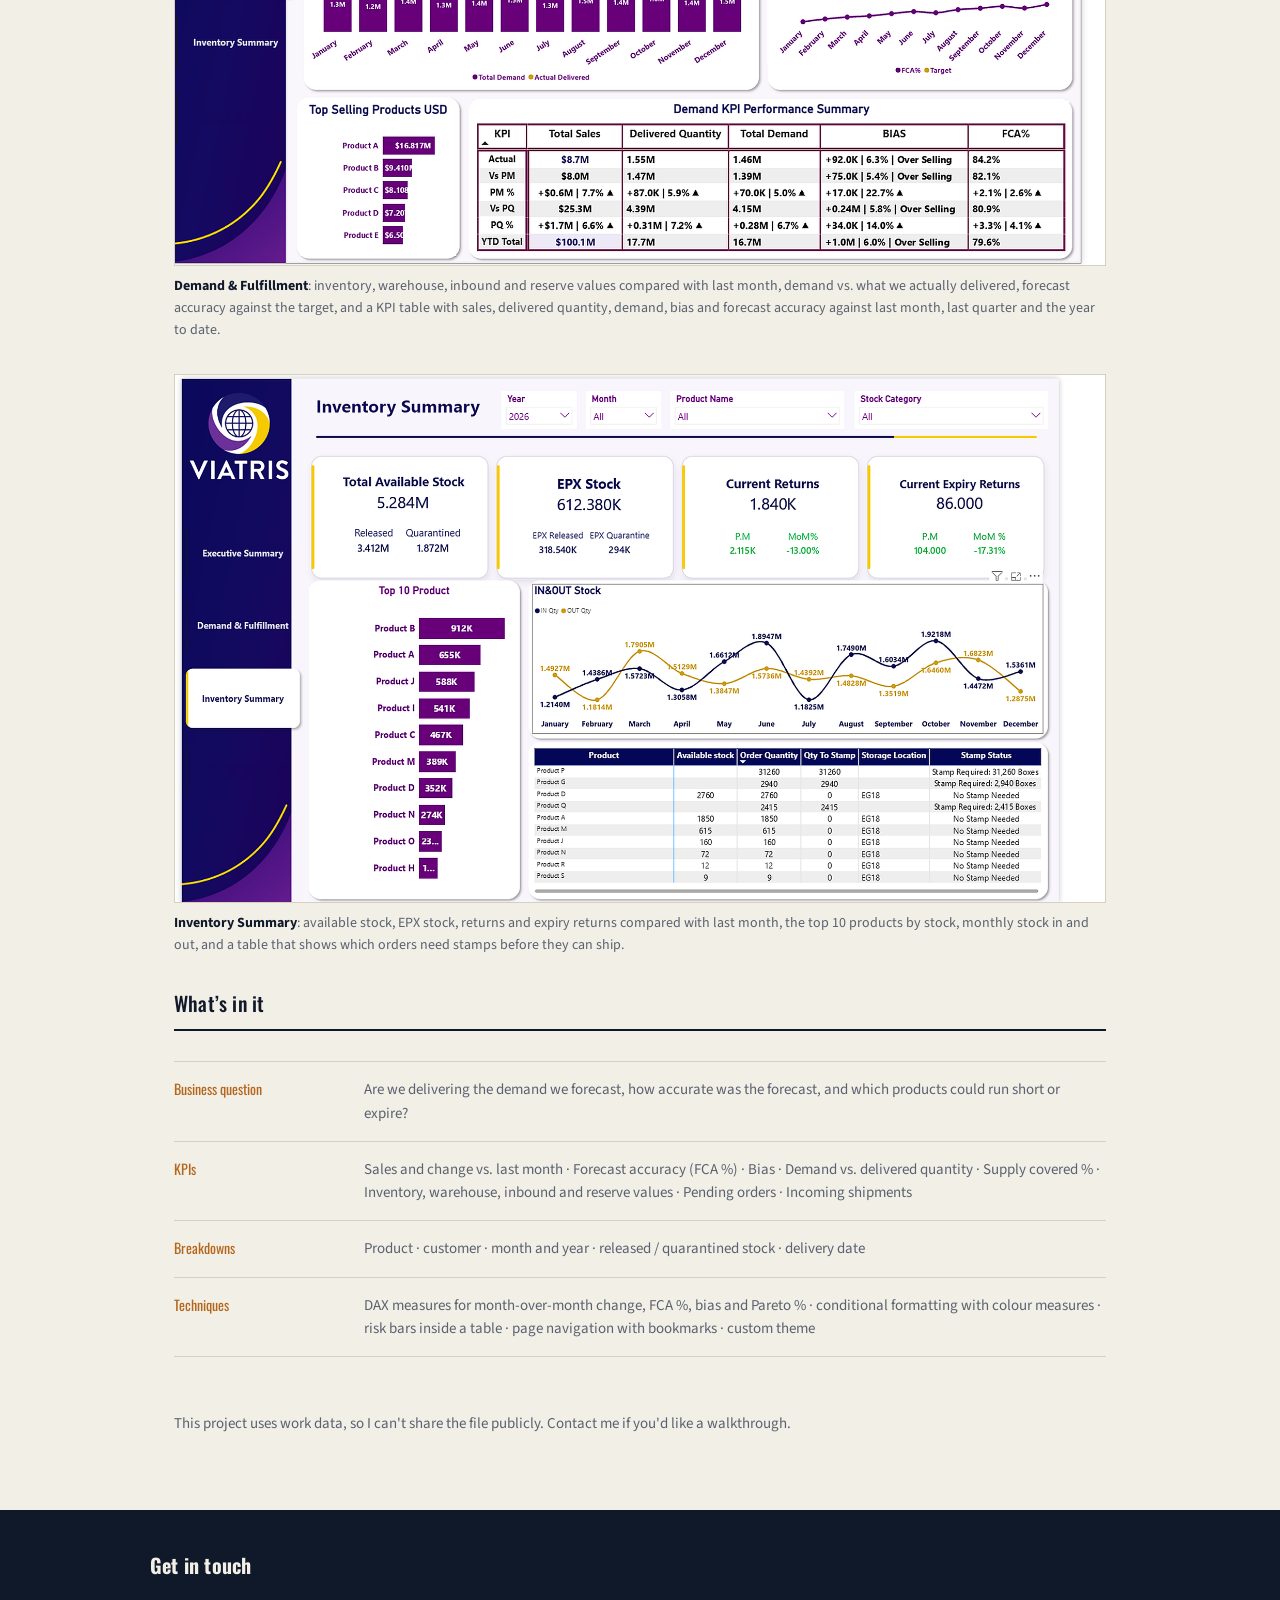
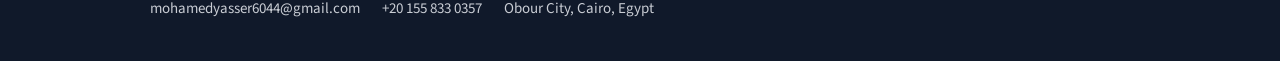
==== commit 5c05e97f: "Rewrite project text in plainer language Co-Authored-By: Claude Opus 5.5 (1M context) <noreply@anthr" ====
--- a/projects/demand-planning/index.html
+++ b/projects/demand-planning/index.html
@@ -27,15 +27,10 @@
     <span class="build-tag" style="font-size:14px; margin-bottom:14px; display:inline-block;">Power BI · Private project</span>
     <h2 style="font-size:32px; font-weight:500; max-width: 32ch;">Demand Planning Dashboard</h2>
     <p class="hero-body" style="margin-top: 16px;">
-      A three-page Power BI report for pharmaceutical demand planning, modeled on the
-      supply-chain reporting I build at Viatris Pharma. Product names and all figures shown here
-      are anonymized. It answers one question for planners and commercial leadership:
-      <strong>are we fulfilling the demand we forecast, and where is stock about to become a
-      problem?</strong> Page one is the executive view — sales, stock position, pending orders,
-      incoming shipments and product-level supply risk. Page two goes into demand accuracy —
-      demand vs. actual fulfillment, forecast accuracy against target, and inventory movement
-      month over month. Page three tracks the stock itself — what is available, returned, expiring
-      and moving in and out of the warehouse.
+      A three-page Power BI report for demand planning in a pharma company, based on the reports I
+      build at work at Viatris. I changed the product names and all the numbers, so nothing here is
+      real company data. The main question it answers is simple: <strong>are we delivering what
+      customers ordered, how good was our forecast, and which products are at risk?</strong>
     </p>
   </section>
 
@@ -43,36 +38,33 @@
     <h3 class="section-label">Screenshots</h3>
 
     <figure style="margin: 0 0 32px;">
-      <img src="screenshots/executive-summary.png" alt="Demand Planning dashboard — Executive Summary page"
+      <img src="screenshots/executive-summary.png" alt="Demand Planning dashboard, Executive Summary page"
            style="width:100%; border:1px solid var(--line); display:block;">
       <figcaption style="color: var(--slate); font-size: 14px; margin-top: 10px;">
-        <strong style="color: var(--ink);">Executive Summary</strong> — current sales with
-        month-over-month comparison, available stock split into released vs. quarantine, pending
-        orders and incoming shipments with next ETA; the 12-month sales trend with peak month and top
-        product; a Pareto view of which products carry 80% of sales; and a product-level supply-risk
-        table comparing released stock against open orders.
+        <strong style="color: var(--ink);">Executive Summary</strong>: this month's sales compared with last month, available
+        stock (released and quarantined), pending orders, incoming shipments and the next arrival date.
+        Below that, the sales trend for the year, a Pareto chart of the products that make 80% of sales,
+        and a supply-risk table that compares released stock with open orders for each product.
       </figcaption>
     </figure>
 
     <figure style="margin: 0 0 32px;">
-      <img src="screenshots/demand-fulfillment.png" alt="Demand Planning dashboard — Demand and Fulfillment page"
+      <img src="screenshots/demand-fulfillment.png" alt="Demand Planning dashboard, Demand and Fulfillment page"
            style="width:100%; border:1px solid var(--line); display:block;">
       <figcaption style="color: var(--slate); font-size: 14px; margin-top: 10px;">
-        <strong style="color: var(--ink);">Demand &amp; Fulfillment</strong> — total inventory,
-        warehouse (EGAB), inbound (EGAC) and reserve values with month-over-month movement;
-        demand vs. actual delivered quantity; forecast accuracy against target; and a colour-coded
-        KPI matrix covering sales, delivery, demand, BIAS and FCA % against prior month, prior
-        quarter and year to date.
+        <strong style="color: var(--ink);">Demand &amp; Fulfillment</strong>: inventory, warehouse, inbound and reserve values
+        compared with last month, demand vs. what we actually delivered, forecast accuracy against the
+        target, and a KPI table with sales, delivered quantity, demand, bias and forecast accuracy
+        against last month, last quarter and the year to date.
       </figcaption>
     </figure>
     <figure style="margin: 0 0 12px;">
-      <img src="screenshots/inventory-summary.png" alt="Demand Planning dashboard — Inventory Summary page"
+      <img src="screenshots/inventory-summary.png" alt="Demand Planning dashboard, Inventory Summary page"
            style="width:100%; border:1px solid var(--line); display:block;">
       <figcaption style="color: var(--slate); font-size: 14px; margin-top: 10px;">
-        <strong style="color: var(--ink);">Inventory Summary</strong> — available stock split into
-        released vs. quarantine, EPX stock, current returns and expiry returns with month-over-month
-        change; the top 10 products by stock; monthly IN &amp; OUT movement; and a stamping table that
-        flags which orders need stamps before they can ship.
+        <strong style="color: var(--ink);">Inventory Summary</strong>: available stock, EPX stock, returns and expiry returns
+        compared with last month, the top 10 products by stock, monthly stock in and out, and a table
+        that shows which orders need stamps before they can ship.
       </figcaption>
     </figure>
   </section>
@@ -82,34 +74,33 @@
     <div class="stock-grid" style="border-top: 1px solid var(--line);">
       <div class="stock-row">
         <span class="stock-label">Business question</span>
-        <span class="stock-items">Are we fulfilling forecast demand, how accurate was the forecast,
-          and which products are heading for a shortage or an expiry write-off?</span>
+        <span class="stock-items">Are we delivering the demand we forecast, how accurate was the forecast,
+          and which products could run short or expire?</span>
       </div>
       <div class="stock-row">
         <span class="stock-label">KPIs</span>
-        <span class="stock-items">Current Sales &amp; MoM % · Forecast Accuracy (FCA %) vs. target ·
-          BIAS / over- &amp; under-selling · Demand vs. Delivered Quantity · Supply Covered % /
-          Shortage % · Total Inventory, Warehouse (EGAB), Inbound (EGAC) &amp; Reserve values ·
-          Pending Orders · Incoming Shipments &amp; next ETA</span>
+        <span class="stock-items">Sales and change vs. last month · Forecast accuracy (FCA %) · Bias ·
+          Demand vs. delivered quantity · Supply covered % · Inventory, warehouse, inbound and reserve
+          values · Pending orders · Incoming shipments</span>
       </div>
       <div class="stock-row">
         <span class="stock-label">Breakdowns</span>
-        <span class="stock-items">By product · by customer · by month and year · by stock status (released / quarantine) ·
-          by warehouse delivery date</span>
+        <span class="stock-items">Product · customer · month and year · released / quarantined stock ·
+          delivery date</span>
       </div>
       <div class="stock-row">
         <span class="stock-label">Techniques</span>
-        <span class="stock-items">DAX measures for MoM deltas, FCA %, BIAS and Pareto cumulative % ·
-          conditional formatting driven by measure-returned colour codes · SVG measures rendering
-          inline risk bars inside a table · page and bookmark navigators · custom branded theme</span>
+        <span class="stock-items">DAX measures for month-over-month change, FCA %, bias and Pareto % ·
+          conditional formatting with colour measures · risk bars inside a table · page navigation
+          with bookmarks · custom theme</span>
       </div>
     </div>
   </section>
 
   <section class="stock" style="padding-top: 30px;">
     <p style="color: var(--slate); font-size: 15px;">
-      This is a private project — the repository isn't public, so no GitHub link is shown here.
-      Reach out directly for a walkthrough or a shared copy of the report.
+      This project uses work data, so I can't share the file publicly. Contact me if you'd like a
+      walkthrough.
     </p>
   </section>
 
